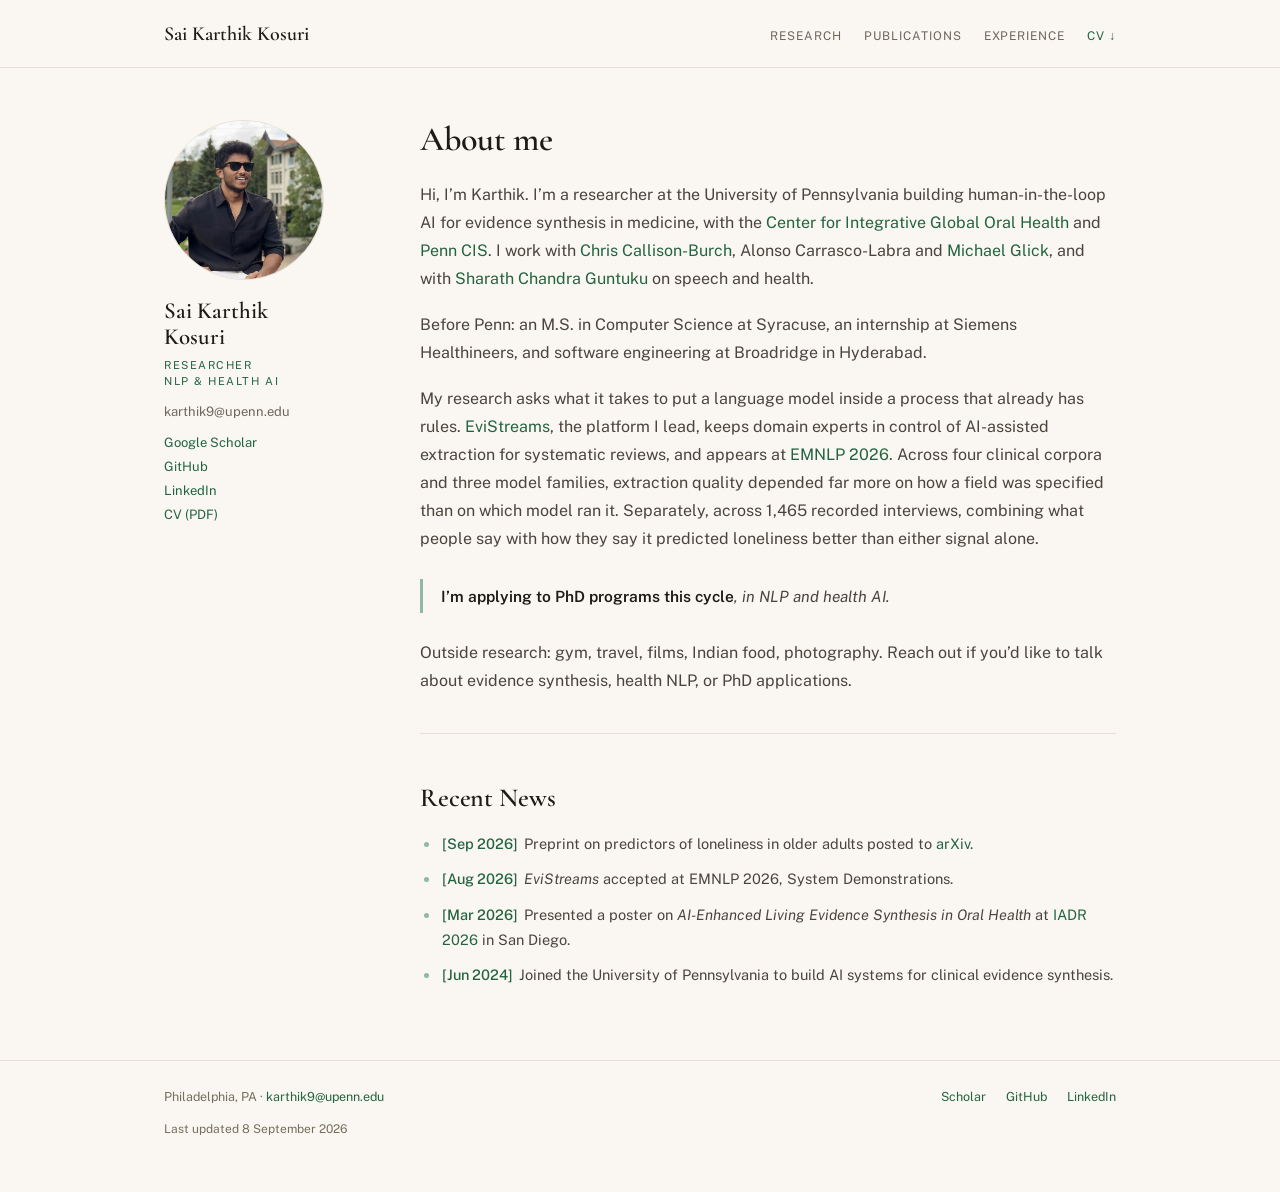
==== index.html @ fa00b863 "Cut About me from 330 to 196 words" ====
<!DOCTYPE html>
<html lang="en">
<head>
<meta charset="utf-8">
<meta name="viewport" content="width=device-width, initial-scale=1">
<title>Sai Karthik Kosuri &mdash; NLP &amp; Health AI</title>
<meta name="description" content="Karthik Kosuri builds human-in-the-loop AI for evidence synthesis in medicine at the University of Pennsylvania, and studies what speech and language reveal about health in older adults. Applying to PhD programs in NLP and health AI.">
<meta name="author" content="Sai Karthik Kosuri">
<link rel="canonical" href="https://karthik-strikes.github.io/">
<meta name="theme-color" content="#faf7f2">

<meta property="og:type" content="profile">
<meta property="og:title" content="Sai Karthik Kosuri &mdash; NLP &amp; Health AI">
<meta property="og:description" content="Karthik Kosuri builds human-in-the-loop AI for evidence synthesis in medicine at the University of Pennsylvania, and studies what speech and language reveal about health in older adults. Applying to PhD programs in NLP and health AI.">
<meta property="og:url" content="https://karthik-strikes.github.io/">
<meta property="og:image" content="https://karthik-strikes.github.io/assets/og-card.jpg">
<meta property="og:image:width" content="1200">
<meta property="og:image:height" content="630">
<meta property="og:image:alt" content="Sai Karthik Kosuri, Researcher in NLP and Health AI, University of Pennsylvania">
<meta name="twitter:card" content="summary_large_image">
<meta name="twitter:title" content="Sai Karthik Kosuri &mdash; NLP &amp; Health AI">
<meta name="twitter:description" content="Karthik Kosuri builds human-in-the-loop AI for evidence synthesis in medicine at the University of Pennsylvania, and studies what speech and language reveal about health in older adults. Applying to PhD programs in NLP and health AI.">
<meta name="twitter:image" content="https://karthik-strikes.github.io/assets/og-card.jpg">

<link rel="icon" href="favicon.svg" type="image/svg+xml">
<link rel="apple-touch-icon" href="assets/headshot.jpg">

<link rel="preconnect" href="https://fonts.googleapis.com">
<link rel="preconnect" href="https://fonts.gstatic.com" crossorigin>
<link href="https://fonts.googleapis.com/css2?family=Cormorant+Garamond:ital,wght@0,500;0,600;1,500&family=Public+Sans:wght@400;500;600&display=swap" rel="stylesheet">
<link rel="stylesheet" href="assets/site.css">
</head>
<body>
<a class="skip" href="#main">Skip to content</a>

<header class="masthead">
  <div class="masthead-inner">
    <a class="nav-name" href="index.html">Sai Karthik Kosuri</a>
    <nav class="nav-links">
      <a href="research.html">Research</a>
      <a href="publications.html">Publications</a>
      <a href="experience.html">Experience</a>
      <a class="cv" href="assets/kosuri-cv.pdf">CV &darr;</a>
    </nav>
  </div>
</header>

<div class="shell">

  <aside class="side">
    <img class="side-photo" src="assets/headshot.jpg" width="160" height="160" alt="Portrait of Sai Karthik Kosuri">
    <div>
      <div class="side-name">Sai Karthik<br>Kosuri</div>
      <div class="side-role">Researcher<br>NLP &amp; Health AI</div>
      <a class="side-mail" href="mailto:karthik9@upenn.edu">karthik9@upenn.edu</a>
      <ul class="side-links">
        <li><a href="https://scholar.google.com/scholar?q=%22Sai+Karthik+Kosuri%22" target="_blank" rel="noopener noreferrer">Google Scholar</a></li>
        <li><a href="https://github.com/karthik-strikes" target="_blank" rel="noopener noreferrer">GitHub</a></li>
        <li><a href="https://www.linkedin.com/in/karthikkosuri9/" target="_blank" rel="noopener noreferrer">LinkedIn</a></li>
        <li><a href="assets/kosuri-cv.pdf">CV (PDF)</a></li>
      </ul>
    </div>
  </aside>

  <main class="main" id="main">
    <h1 class="page-title">About me</h1>

    <p class="lede">Hi, I&rsquo;m Karthik. I&rsquo;m a researcher at the University of Pennsylvania building human-in-the-loop AI for evidence synthesis in medicine, with the <a href="https://www.dental.upenn.edu/academic-programs/center-for-integrative-global-oral-health/" target="_blank" rel="noopener noreferrer">Center for Integrative Global Oral Health</a> and <a href="https://nlp.cis.upenn.edu/" target="_blank" rel="noopener noreferrer">Penn CIS</a>. I work with <a href="https://www.cis.upenn.edu/~ccb/" target="_blank" rel="noopener noreferrer">Chris Callison-Burch</a>, Alonso Carrasco-Labra and <a href="https://www.dental.upenn.edu/people/michael-glick/" target="_blank" rel="noopener noreferrer">Michael Glick</a>, and with <a href="https://sharathg.cis.upenn.edu/" target="_blank" rel="noopener noreferrer">Sharath Chandra Guntuku</a> on speech and health.</p>

    <p class="lede">Before Penn: an M.S. in Computer Science at Syracuse, an internship at Siemens Healthineers, and software engineering at Broadridge in Hyderabad.</p>

    <p class="lede">My research asks what it takes to put a language model inside a process that already has rules. <a href="research.html">EviStreams</a>, the platform I lead, keeps domain experts in control of AI-assisted extraction for systematic reviews, and appears at <a href="publications.html">EMNLP 2026</a>. Across four clinical corpora and three model families, extraction quality depended far more on how a field was specified than on which model ran it. Separately, across 1,465 recorded interviews, combining what people say with how they say it predicted loneliness better than either signal alone.</p>

    <p class="callout"><strong>I&rsquo;m applying to PhD programs this cycle</strong>, in NLP and health AI.</p>

    <p class="lede">Outside research: gym, travel, films, Indian food, photography. Reach out if you&rsquo;d like to talk about evidence synthesis, health NLP, or PhD applications.</p>

    <hr class="rule">

    <h2 class="sec">Recent News</h2>
    <ul class="news">
      <li><span class="when">[Sep 2026]</span> Preprint on predictors of loneliness in older adults posted to <a href="https://arxiv.org/abs/2609.02606" target="_blank" rel="noopener noreferrer">arXiv</a>.</li>
      <li><span class="when">[Aug 2026]</span> <em>EviStreams</em> accepted at EMNLP 2026, System Demonstrations.</li>
      <li><span class="when">[Mar 2026]</span> Presented a poster on <em>AI-Enhanced Living Evidence Synthesis in Oral Health</em> at <a href="publications.html#talks">IADR 2026</a> in San Diego.</li>
      <li><span class="when">[Jun 2024]</span> Joined the University of Pennsylvania to build AI systems for clinical evidence synthesis.</li>
    </ul>
  </main>

</div>

<div class="foot-wrap">
  <footer class="foot">
    <div>Philadelphia, PA &middot; <a href="mailto:karthik9@upenn.edu">karthik9@upenn.edu</a></div>
    <div class="foot-links">
      <a href="https://scholar.google.com/scholar?q=%22Sai+Karthik+Kosuri%22" target="_blank" rel="noopener noreferrer">Scholar</a>
      <a href="https://github.com/karthik-strikes" target="_blank" rel="noopener noreferrer">GitHub</a>
      <a href="https://www.linkedin.com/in/karthikkosuri9/" target="_blank" rel="noopener noreferrer">LinkedIn</a>
    </div>
    <div class="stamp">Last updated <time datetime="2026-09-08">8 September 2026</time></div>
  </footer>
</div>

<script type="application/ld+json">
{
  "@context": "https://schema.org",
  "@type": "Person",
  "name": "Sai Karthik Kosuri",
  "alternateName": "Karthik Kosuri",
  "url": "https://karthik-strikes.github.io/",
  "image": "https://karthik-strikes.github.io/assets/headshot.jpg",
  "email": "mailto:karthik9@upenn.edu",
  "jobTitle": "Researcher",
  "worksFor": { "@type": "Organization", "name": "University of Pennsylvania" },
  "alumniOf": [
    { "@type": "CollegeOrUniversity", "name": "Syracuse University" },
    { "@type": "CollegeOrUniversity", "name": "Vellore Institute of Technology" }
  ],
  "knowsAbout": ["Natural Language Processing", "Health AI", "Evidence Synthesis", "Systematic Reviews", "Speech and Language Analysis"],
  "sameAs": [
    "https://github.com/karthik-strikes",
    "https://www.linkedin.com/in/karthikkosuri9/"
  ]
}
</script>

</body>
</html>
---- assets/site.css ----
:root{
  --bg:#faf7f2; --ink:#1d1b17; --body:#4a453c; --muted:#6d675c; --dim:#756d5d;
  --rule:#e7e1d5; --rule-soft:#efe9dd; --panel:#f2eee4;
  --accent:#2f6b4a; --accent-soft:#8fc3a6; --accent-wash:#c9e6d5;
  --serif:'Cormorant Garamond',Georgia,serif;
  --sans:'Public Sans',-apple-system,BlinkMacSystemFont,'Segoe UI',sans-serif;
  --shell:1000px;
}
@supports (color: oklch(0.45 0.09 155)){
  :root{ --accent:oklch(0.45 0.09 155); --accent-soft:oklch(0.75 0.06 155); --accent-wash:oklch(0.9 0.04 155); }
}
*{box-sizing:border-box}
html{scroll-behavior:smooth}
body{margin:0;background:var(--bg);color:var(--ink);font-family:var(--sans);-webkit-font-smoothing:antialiased}
a{color:var(--accent);text-decoration:none}
a:hover{color:var(--ink)}
a:focus-visible,button:focus-visible{outline:2px solid var(--accent);outline-offset:3px;border-radius:2px}
::selection{background:var(--accent-wash)}
img{max-width:100%}

.skip{position:absolute;left:-9999px;top:0;background:var(--bg);color:var(--accent);
      border:1px solid var(--accent);border-radius:3px;padding:10px 16px;font-size:14px;z-index:100}
.skip:focus{left:16px;top:16px}

/* masthead */
.masthead{position:sticky;top:0;z-index:10;background:var(--bg);border-bottom:1px solid var(--rule)}
.masthead-inner{max-width:var(--shell);margin:0 auto;padding:22px 24px 18px;
                display:flex;justify-content:space-between;align-items:baseline;gap:16px}
.nav-name{font-family:var(--serif);font-size:20px;font-weight:600;color:var(--ink);white-space:nowrap}
.nav-links{display:flex;gap:22px;font-size:12px;letter-spacing:.08em;text-transform:uppercase;
           flex-wrap:wrap;justify-content:flex-end}
.nav-links a{color:var(--muted);padding-bottom:4px;border-bottom:2px solid transparent;
             transition:color .15s ease,border-color .15s ease}
.nav-links a:hover{color:var(--ink)}
.nav-links a.cv{color:var(--accent)}
.nav-links a.active{color:var(--ink);border-bottom-color:var(--accent)}

/* two-column shell */
.shell{max-width:var(--shell);margin:0 auto;padding:52px 24px 8px;
       display:grid;grid-template-columns:200px 1fr;gap:56px;align-items:start}

/* sidebar */
.side{position:sticky;top:96px}
.side-photo{width:160px;height:160px;border-radius:50%;object-fit:cover;
            border:1px solid var(--rule);display:block}
.side-name{font-family:var(--serif);font-size:23px;font-weight:600;line-height:1.15;margin:18px 0 6px}
.side-role{font-size:11px;letter-spacing:.14em;text-transform:uppercase;color:var(--accent);
           line-height:1.5;margin-bottom:14px}
.side-mail{display:block;font-size:13px;color:var(--muted);word-break:break-all;margin-bottom:16px}
.side-mail:hover{color:var(--accent)}
.side-links{list-style:none;margin:0;padding:0;display:grid;gap:9px;font-size:13px}
.side-links a{color:var(--accent)}
.side-links a:hover{color:var(--ink)}

/* main column */
.main{min-width:0;max-width:720px}
.page-title{font-family:var(--serif);font-weight:600;font-size:34px;line-height:1.15;
            margin:0 0 22px;letter-spacing:-.005em}
.sec{font-family:var(--serif);font-weight:600;font-size:26px;line-height:1.2;
     margin:48px 0 18px;letter-spacing:-.005em}
.sec:first-child{margin-top:0}
.lede{font-size:16px;line-height:1.75;color:var(--body);margin:0 0 18px;text-wrap:pretty}
.label{color:var(--dim);font-size:12px;letter-spacing:.14em;text-transform:uppercase;
       display:block;margin-bottom:8px}
.meta{font-size:14px;line-height:1.7;color:var(--muted);margin:0 0 18px;text-wrap:pretty}
.rule{border:0;border-top:1px solid var(--rule);margin:38px 0}
.callout{border-left:3px solid var(--accent-soft);padding:4px 0 4px 18px;margin:26px 0;
         font-size:15.5px;line-height:1.7;color:var(--body);font-style:italic}
.callout strong{font-style:normal;font-weight:600;color:var(--ink)}

/* news + talks lists */
.news{list-style:disc;margin:0;padding-left:20px;display:grid;gap:11px}
.news li{font-size:14.5px;line-height:1.7;color:var(--body);padding-left:2px}
.news li::marker{color:var(--accent-soft)}
.news .when{color:var(--accent);font-weight:500;margin-right:2px}
.tag{display:inline-block;font-size:10px;letter-spacing:.14em;text-transform:uppercase;font-weight:600;
     color:var(--accent);border:1px solid var(--accent-soft);border-radius:3px;padding:2px 6px;
     vertical-align:1px;margin-right:8px}

/* selected research */
.research{display:grid;gap:38px}
.research h3{font-family:var(--serif);font-weight:600;font-size:22px;line-height:1.25;
             margin:0 0 12px;letter-spacing:-.005em}
.research p{font-size:14.5px;line-height:1.75;color:var(--body);margin:0 0 14px;text-wrap:pretty}
.research .links{font-size:12.5px}

/* publications */
.pubs{display:grid;gap:38px}
.pubs h3{font-family:var(--serif);font-weight:600;font-size:22px;line-height:1.25;margin:0 0 10px}
.pubs h3 a{color:var(--ink);background-image:linear-gradient(var(--accent-soft),var(--accent-soft));
           background-repeat:no-repeat;background-position:0 100%;background-size:0 1.5px;
           transition:background-size .25s ease,color .2s ease}
.pubs h3 a:hover{color:var(--accent);background-size:100% 1.5px}
.authors{font-size:13px;color:var(--dim);margin:0 0 8px;line-height:1.6}
.authors .me{color:var(--ink);font-weight:500}
.credit{font-size:12.5px;color:var(--muted);margin:0 0 12px;line-height:1.6}
.credit b{color:var(--body);font-weight:500}
.venue{font-size:13px;color:#5a5449;margin:0 0 12px;font-style:italic}
.links{display:flex;gap:20px;font-size:12.5px;flex-wrap:wrap;align-items:center}
.linkish{background:none;border:0;padding:0;margin:0;font:inherit;color:var(--accent);cursor:pointer}
.linkish:hover{color:var(--ink)}
pre.bib{background:var(--panel);border:1px solid var(--rule);border-radius:4px;padding:16px 18px;
        font-size:12px;line-height:1.6;overflow-x:auto;margin:14px 0 0;
        font-family:ui-monospace,SFMono-Regular,Menlo,monospace;color:var(--body);white-space:pre-wrap}
pre.bib[hidden]{display:none}
.earlier{border-top:1px solid var(--rule-soft);padding-top:22px;font-size:12.5px;
         line-height:1.7;color:var(--dim)}

/* experience + education */
.entries{display:grid;gap:38px}
.entry{display:grid;grid-template-columns:150px 1fr;gap:22px}
.entry .when{font-size:12.5px;color:var(--dim);line-height:1.6}
.entry h3{font-family:var(--serif);font-weight:600;font-size:21px;margin:0 0 4px}
.role{font-size:13px;letter-spacing:.1em;text-transform:uppercase;color:var(--accent);margin-bottom:14px}
.entry ul{margin:0;padding-left:18px;display:grid;gap:9px;font-size:14px;line-height:1.65;color:var(--body)}
.edu{display:grid;gap:22px}
.edu .school{font-family:var(--serif);font-weight:600;font-size:18px}
.edu .detail{font-size:13px;color:#5a5449}

/* footer */
.foot-wrap{border-top:1px solid var(--rule);margin-top:64px}
.foot{max-width:var(--shell);margin:0 auto;padding:28px 24px 56px;
      display:flex;justify-content:space-between;align-items:baseline;
      font-size:12.5px;color:var(--dim);flex-wrap:wrap;gap:12px}
.foot-links{display:flex;gap:20px}
.stamp{flex-basis:100%;font-size:12px;color:var(--dim);padding-top:6px}

/* the sidebar sits above the content once there is no room beside it */
@media (max-width:860px){
  .shell{grid-template-columns:1fr;gap:32px;padding-top:34px}
  .side{position:static;display:grid;grid-template-columns:112px 1fr;gap:22px;align-items:start;
        border-bottom:1px solid var(--rule-soft);padding-bottom:26px}
  .side-photo{width:112px;height:112px}
  .side-name{margin:0 0 4px}
  .side-role{margin-bottom:10px}
  .side-mail{margin-bottom:10px}
  /* flex-wrap, not grid columns: a fixed column count overflows around 470px */
  .side-links{display:flex;flex-wrap:wrap;gap:8px 18px}
  .main{max-width:none}
}

@media (max-width:640px){
  .masthead-inner{flex-direction:column;align-items:flex-start;gap:12px;padding:18px 20px 14px}
  .nav-links{justify-content:flex-start;gap:16px;row-gap:8px}
  .shell{padding-left:20px;padding-right:20px}
  .foot{padding-left:20px;padding-right:20px}
  .page-title{font-size:29px}
  .sec{font-size:23px;margin-top:38px}
  .entry{grid-template-columns:1fr;gap:8px}
}

/* keep photo and name side by side even on small phones, so the content
   is not pushed a full screen down by the sidebar */
@media (max-width:460px){
  .side{grid-template-columns:92px 1fr;gap:16px}
  .side-photo{width:92px;height:92px}
  .side-name{font-size:21px}
  .page-title{font-size:26px}
}

@media print{
  .masthead,.skip,.side-links{display:none}
  body{background:#fff}
  a{color:#000}
  .shell{display:block;max-width:none;padding:0}
}
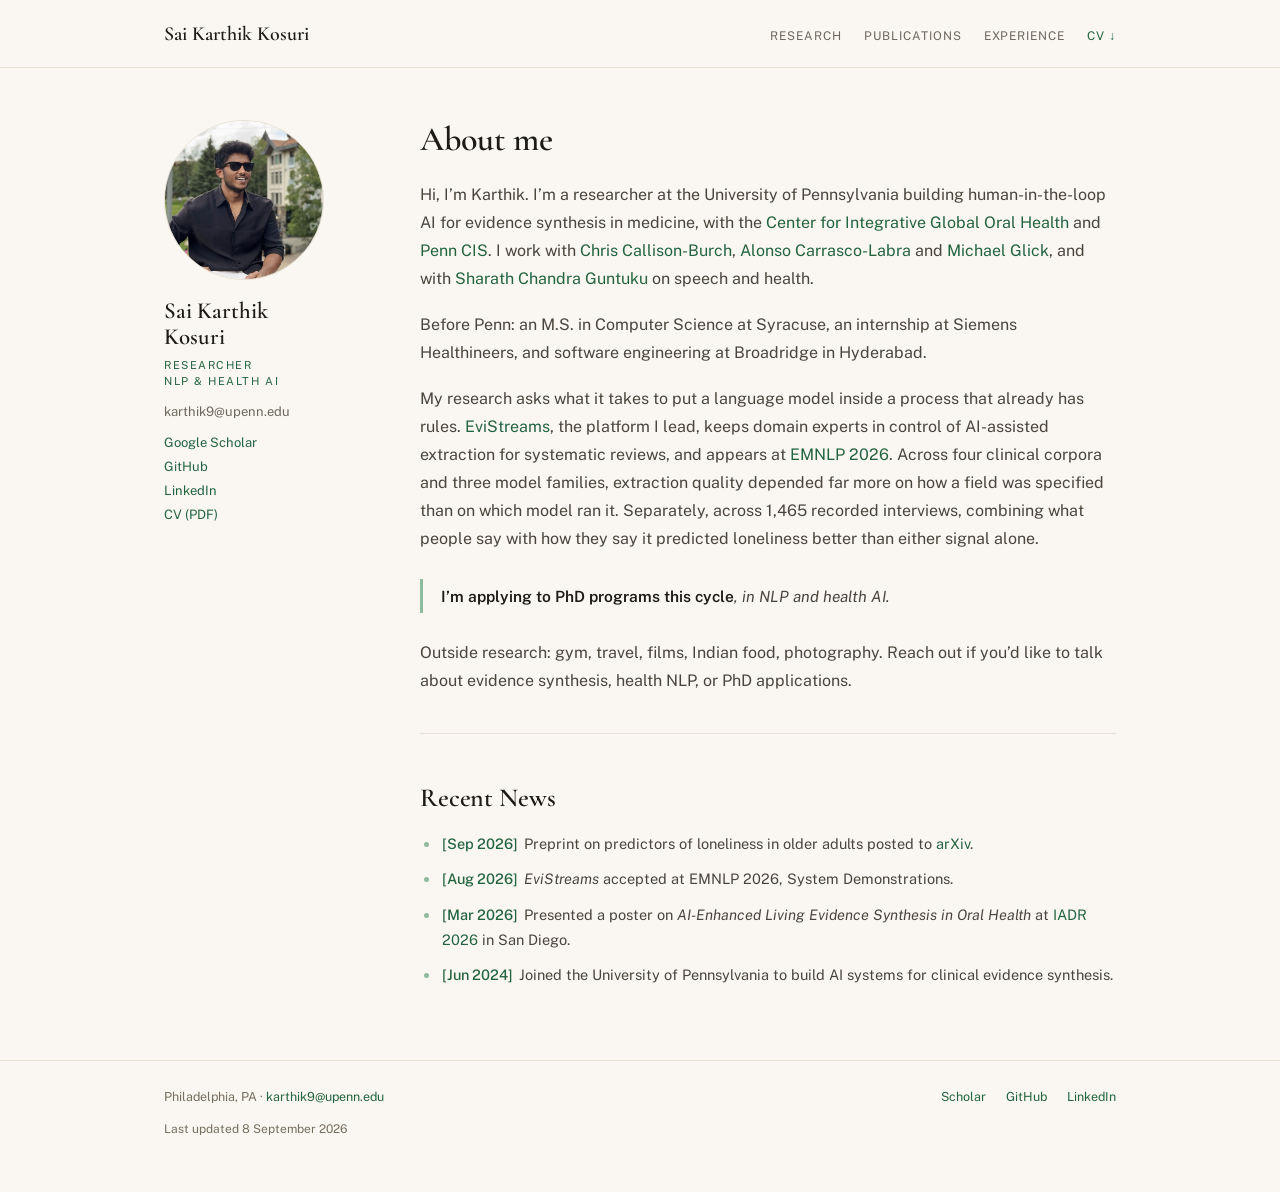
==== commit 1942ed96: "Link Alonso Carrasco-Labra's Penn Dental profile" ====
--- a/index.html
+++ b/index.html
@@ -65,7 +65,7 @@
   <main class="main" id="main">
     <h1 class="page-title">About me</h1>
 
-    <p class="lede">Hi, I&rsquo;m Karthik. I&rsquo;m a researcher at the University of Pennsylvania building human-in-the-loop AI for evidence synthesis in medicine, with the <a href="https://www.dental.upenn.edu/academic-programs/center-for-integrative-global-oral-health/" target="_blank" rel="noopener noreferrer">Center for Integrative Global Oral Health</a> and <a href="https://nlp.cis.upenn.edu/" target="_blank" rel="noopener noreferrer">Penn CIS</a>. I work with <a href="https://www.cis.upenn.edu/~ccb/" target="_blank" rel="noopener noreferrer">Chris Callison-Burch</a>, Alonso Carrasco-Labra and <a href="https://www.dental.upenn.edu/people/michael-glick/" target="_blank" rel="noopener noreferrer">Michael Glick</a>, and with <a href="https://sharathg.cis.upenn.edu/" target="_blank" rel="noopener noreferrer">Sharath Chandra Guntuku</a> on speech and health.</p>
+    <p class="lede">Hi, I&rsquo;m Karthik. I&rsquo;m a researcher at the University of Pennsylvania building human-in-the-loop AI for evidence synthesis in medicine, with the <a href="https://www.dental.upenn.edu/academic-programs/center-for-integrative-global-oral-health/" target="_blank" rel="noopener noreferrer">Center for Integrative Global Oral Health</a> and <a href="https://nlp.cis.upenn.edu/" target="_blank" rel="noopener noreferrer">Penn CIS</a>. I work with <a href="https://www.cis.upenn.edu/~ccb/" target="_blank" rel="noopener noreferrer">Chris Callison-Burch</a>, <a href="https://www.dental.upenn.edu/faculty/raul-alonso-carrasco-labra-d-d-s-m-sc-ph-d-2/" target="_blank" rel="noopener noreferrer">Alonso Carrasco-Labra</a> and <a href="https://www.dental.upenn.edu/people/michael-glick/" target="_blank" rel="noopener noreferrer">Michael Glick</a>, and with <a href="https://sharathg.cis.upenn.edu/" target="_blank" rel="noopener noreferrer">Sharath Chandra Guntuku</a> on speech and health.</p>
 
     <p class="lede">Before Penn: an M.S. in Computer Science at Syracuse, an internship at Siemens Healthineers, and software engineering at Broadridge in Hyderabad.</p>
 
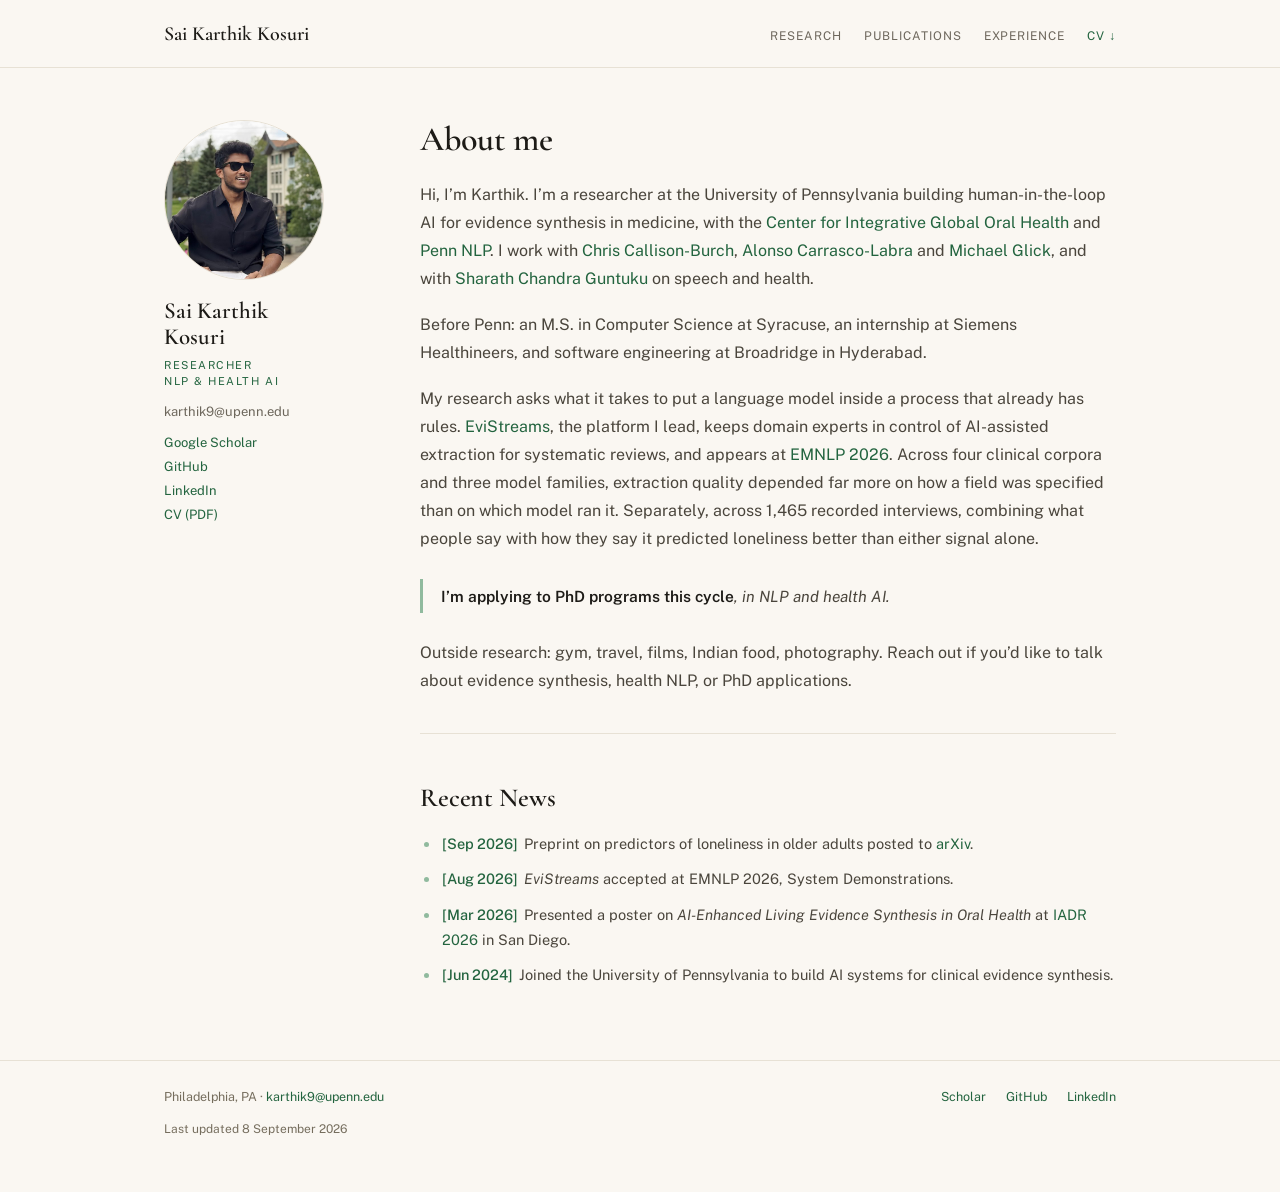
==== commit 897706bb: "Label nlp.cis.upenn.edu as Penn NLP, not Penn CIS" ====
--- a/index.html
+++ b/index.html
@@ -65,7 +65,7 @@
   <main class="main" id="main">
     <h1 class="page-title">About me</h1>
 
-    <p class="lede">Hi, I&rsquo;m Karthik. I&rsquo;m a researcher at the University of Pennsylvania building human-in-the-loop AI for evidence synthesis in medicine, with the <a href="https://www.dental.upenn.edu/academic-programs/center-for-integrative-global-oral-health/" target="_blank" rel="noopener noreferrer">Center for Integrative Global Oral Health</a> and <a href="https://nlp.cis.upenn.edu/" target="_blank" rel="noopener noreferrer">Penn CIS</a>. I work with <a href="https://www.cis.upenn.edu/~ccb/" target="_blank" rel="noopener noreferrer">Chris Callison-Burch</a>, <a href="https://www.dental.upenn.edu/faculty/raul-alonso-carrasco-labra-d-d-s-m-sc-ph-d-2/" target="_blank" rel="noopener noreferrer">Alonso Carrasco-Labra</a> and <a href="https://www.dental.upenn.edu/people/michael-glick/" target="_blank" rel="noopener noreferrer">Michael Glick</a>, and with <a href="https://sharathg.cis.upenn.edu/" target="_blank" rel="noopener noreferrer">Sharath Chandra Guntuku</a> on speech and health.</p>
+    <p class="lede">Hi, I&rsquo;m Karthik. I&rsquo;m a researcher at the University of Pennsylvania building human-in-the-loop AI for evidence synthesis in medicine, with the <a href="https://www.dental.upenn.edu/academic-programs/center-for-integrative-global-oral-health/" target="_blank" rel="noopener noreferrer">Center for Integrative Global Oral Health</a> and <a href="https://nlp.cis.upenn.edu/" target="_blank" rel="noopener noreferrer">Penn NLP</a>. I work with <a href="https://www.cis.upenn.edu/~ccb/" target="_blank" rel="noopener noreferrer">Chris Callison-Burch</a>, <a href="https://www.dental.upenn.edu/faculty/raul-alonso-carrasco-labra-d-d-s-m-sc-ph-d-2/" target="_blank" rel="noopener noreferrer">Alonso Carrasco-Labra</a> and <a href="https://www.dental.upenn.edu/people/michael-glick/" target="_blank" rel="noopener noreferrer">Michael Glick</a>, and with <a href="https://sharathg.cis.upenn.edu/" target="_blank" rel="noopener noreferrer">Sharath Chandra Guntuku</a> on speech and health.</p>
 
     <p class="lede">Before Penn: an M.S. in Computer Science at Syracuse, an internship at Siemens Healthineers, and software engineering at Broadridge in Hyderabad.</p>
 
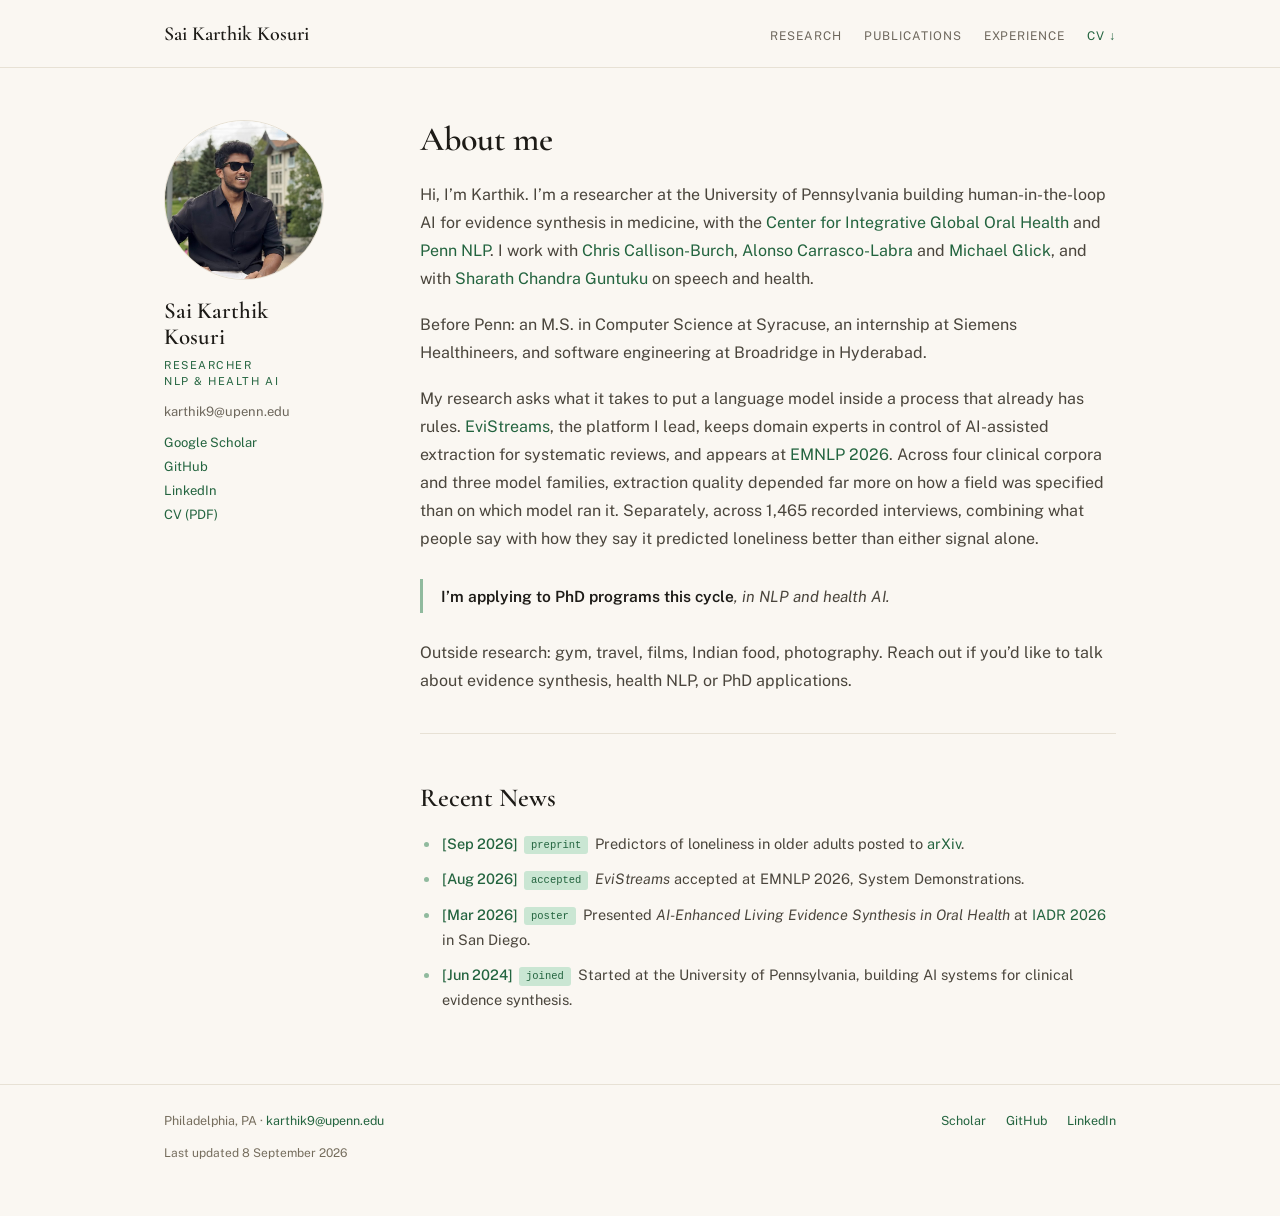
==== commit ba3ed575: "Add artifact chips to publications and type tags to news Both patterns taken from cylumn.com. Public" ====
--- a/index.html
+++ b/index.html
@@ -79,10 +79,10 @@
 
     <h2 class="sec">Recent News</h2>
     <ul class="news">
-      <li><span class="when">[Sep 2026]</span> Preprint on predictors of loneliness in older adults posted to <a href="https://arxiv.org/abs/2609.02606" target="_blank" rel="noopener noreferrer">arXiv</a>.</li>
-      <li><span class="when">[Aug 2026]</span> <em>EviStreams</em> accepted at EMNLP 2026, System Demonstrations.</li>
-      <li><span class="when">[Mar 2026]</span> Presented a poster on <em>AI-Enhanced Living Evidence Synthesis in Oral Health</em> at <a href="publications.html#talks">IADR 2026</a> in San Diego.</li>
-      <li><span class="when">[Jun 2024]</span> Joined the University of Pennsylvania to build AI systems for clinical evidence synthesis.</li>
+      <li><span class="when">[Sep 2026]</span> <span class="ntag">preprint</span>Predictors of loneliness in older adults posted to <a href="https://arxiv.org/abs/2609.02606" target="_blank" rel="noopener noreferrer">arXiv</a>.</li>
+      <li><span class="when">[Aug 2026]</span> <span class="ntag">accepted</span><em>EviStreams</em> accepted at EMNLP 2026, System Demonstrations.</li>
+      <li><span class="when">[Mar 2026]</span> <span class="ntag">poster</span>Presented <em>AI-Enhanced Living Evidence Synthesis in Oral Health</em> at <a href="publications.html#talks">IADR 2026</a> in San Diego.</li>
+      <li><span class="when">[Jun 2024]</span> <span class="ntag">joined</span>Started at the University of Pennsylvania, building AI systems for clinical evidence synthesis.</li>
     </ul>
   </main>
 
--- a/assets/site.css
+++ b/assets/site.css
@@ -99,6 +99,25 @@
 .links{display:flex;gap:20px;font-size:12.5px;flex-wrap:wrap;align-items:center}
 .linkish{background:none;border:0;padding:0;margin:0;font:inherit;color:var(--accent);cursor:pointer}
 .linkish:hover{color:var(--ink)}
+
+/* artifact chips — one row of everything a paper ships with */
+.chips{display:flex;flex-wrap:wrap;gap:8px;align-items:center;margin-top:12px}
+.chip{display:inline-flex;align-items:center;cursor:pointer;
+      font-family:ui-monospace,SFMono-Regular,Menlo,monospace;font-size:11.5px;line-height:1;
+      background:var(--panel);border:1px solid var(--rule);border-radius:3px;padding:6px 9px;
+      color:var(--body);transition:background .15s ease,border-color .15s ease,color .15s ease}
+.chip:hover{background:var(--accent-wash);border-color:var(--accent-soft);color:var(--ink)}
+/* two-tone id chip: label on the left, the actual identifier on the right */
+.chip-id{padding:0;border:0;overflow:hidden}
+.chip-id span{padding:7px 9px}
+.chip-id .k{background:var(--ink);color:var(--bg)}
+.chip-id .v{background:var(--accent);color:#fff}
+.chip-id:hover .v{background:var(--ink)}
+
+/* news type tags */
+.ntag{display:inline-block;font-family:ui-monospace,SFMono-Regular,Menlo,monospace;
+      font-size:10.5px;line-height:1;background:var(--accent-wash);color:var(--accent);
+      border-radius:3px;padding:4px 7px;margin-right:7px;vertical-align:1px}
 pre.bib{background:var(--panel);border:1px solid var(--rule);border-radius:4px;padding:16px 18px;
         font-size:12px;line-height:1.6;overflow-x:auto;margin:14px 0 0;
         font-family:ui-monospace,SFMono-Regular,Menlo,monospace;color:var(--body);white-space:pre-wrap}
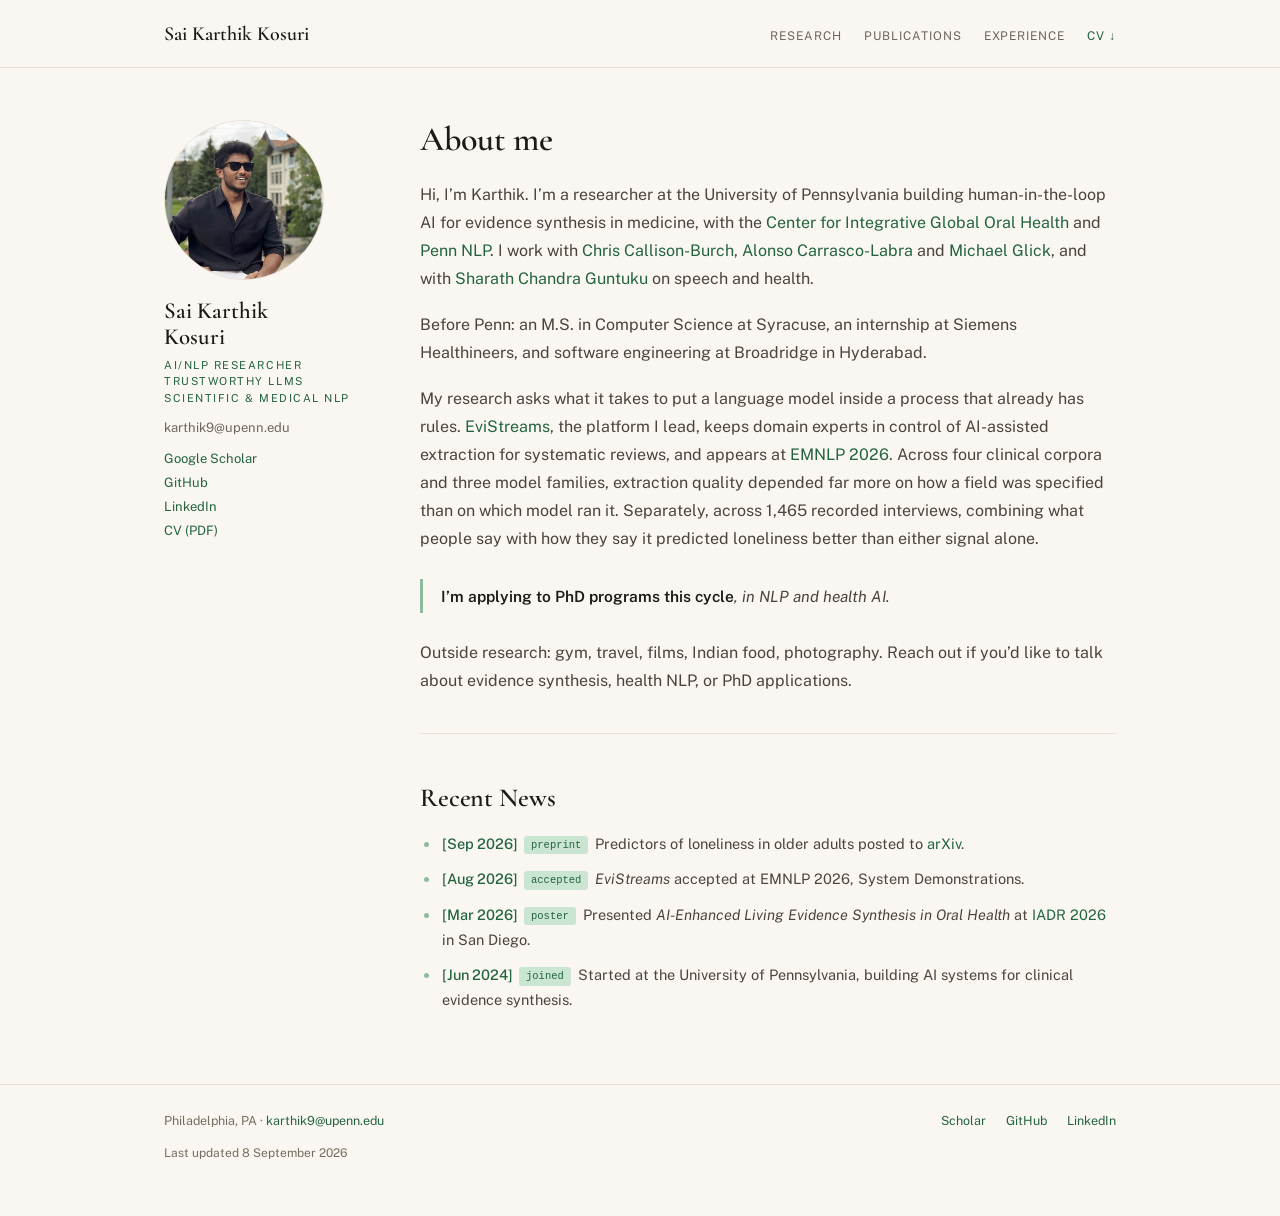
==== commit 1c7adb55: "New headline: AI/NLP Researcher, Trustworthy LLMs, Scientific & Medical NLP Stacked in the sidebar r" ====
--- a/index.html
+++ b/index.html
@@ -3,14 +3,14 @@
 <head>
 <meta charset="utf-8">
 <meta name="viewport" content="width=device-width, initial-scale=1">
-<title>Sai Karthik Kosuri &mdash; NLP &amp; Health AI</title>
+<title>Sai Karthik Kosuri &mdash; AI/NLP Researcher</title>
 <meta name="description" content="Karthik Kosuri builds human-in-the-loop AI for evidence synthesis in medicine at the University of Pennsylvania, and studies what speech and language reveal about health in older adults. Applying to PhD programs in NLP and health AI.">
 <meta name="author" content="Sai Karthik Kosuri">
 <link rel="canonical" href="https://karthik-strikes.github.io/">
 <meta name="theme-color" content="#faf7f2">
 
 <meta property="og:type" content="profile">
-<meta property="og:title" content="Sai Karthik Kosuri &mdash; NLP &amp; Health AI">
+<meta property="og:title" content="Sai Karthik Kosuri &mdash; AI/NLP Researcher, Trustworthy LLMs">
 <meta property="og:description" content="Karthik Kosuri builds human-in-the-loop AI for evidence synthesis in medicine at the University of Pennsylvania, and studies what speech and language reveal about health in older adults. Applying to PhD programs in NLP and health AI.">
 <meta property="og:url" content="https://karthik-strikes.github.io/">
 <meta property="og:image" content="https://karthik-strikes.github.io/assets/og-card.jpg">
@@ -18,12 +18,14 @@
 <meta property="og:image:height" content="630">
 <meta property="og:image:alt" content="Sai Karthik Kosuri, Researcher in NLP and Health AI, University of Pennsylvania">
 <meta name="twitter:card" content="summary_large_image">
-<meta name="twitter:title" content="Sai Karthik Kosuri &mdash; NLP &amp; Health AI">
+<meta name="twitter:title" content="Sai Karthik Kosuri &mdash; AI/NLP Researcher, Trustworthy LLMs">
 <meta name="twitter:description" content="Karthik Kosuri builds human-in-the-loop AI for evidence synthesis in medicine at the University of Pennsylvania, and studies what speech and language reveal about health in older adults. Applying to PhD programs in NLP and health AI.">
 <meta name="twitter:image" content="https://karthik-strikes.github.io/assets/og-card.jpg">
 
 <link rel="icon" href="favicon.svg" type="image/svg+xml">
-<link rel="apple-touch-icon" href="assets/headshot.jpg">
+<link rel="icon" href="favicon-32.png" sizes="32x32" type="image/png">
+<link rel="icon" href="favicon-16.png" sizes="16x16" type="image/png">
+<link rel="apple-touch-icon" href="apple-touch-icon.png">
 
 <link rel="preconnect" href="https://fonts.googleapis.com">
 <link rel="preconnect" href="https://fonts.gstatic.com" crossorigin>
@@ -51,10 +53,10 @@
     <img class="side-photo" src="assets/headshot.jpg" width="160" height="160" alt="Portrait of Sai Karthik Kosuri">
     <div>
       <div class="side-name">Sai Karthik<br>Kosuri</div>
-      <div class="side-role">Researcher<br>NLP &amp; Health AI</div>
+      <div class="side-role">AI/NLP Researcher<br>Trustworthy LLMs<br>Scientific &amp; Medical NLP</div>
       <a class="side-mail" href="mailto:karthik9@upenn.edu">karthik9@upenn.edu</a>
       <ul class="side-links">
-        <li><a href="https://scholar.google.com/scholar?q=%22Sai+Karthik+Kosuri%22" target="_blank" rel="noopener noreferrer">Google Scholar</a></li>
+        <li><a href="https://scholar.google.com/citations?user=XbW94m8AAAAJ" target="_blank" rel="noopener noreferrer">Google Scholar</a></li>
         <li><a href="https://github.com/karthik-strikes" target="_blank" rel="noopener noreferrer">GitHub</a></li>
         <li><a href="https://www.linkedin.com/in/karthikkosuri9/" target="_blank" rel="noopener noreferrer">LinkedIn</a></li>
         <li><a href="assets/kosuri-cv.pdf">CV (PDF)</a></li>
@@ -92,7 +94,7 @@
   <footer class="foot">
     <div>Philadelphia, PA &middot; <a href="mailto:karthik9@upenn.edu">karthik9@upenn.edu</a></div>
     <div class="foot-links">
-      <a href="https://scholar.google.com/scholar?q=%22Sai+Karthik+Kosuri%22" target="_blank" rel="noopener noreferrer">Scholar</a>
+      <a href="https://scholar.google.com/citations?user=XbW94m8AAAAJ" target="_blank" rel="noopener noreferrer">Scholar</a>
       <a href="https://github.com/karthik-strikes" target="_blank" rel="noopener noreferrer">GitHub</a>
       <a href="https://www.linkedin.com/in/karthikkosuri9/" target="_blank" rel="noopener noreferrer">LinkedIn</a>
     </div>
@@ -109,14 +111,15 @@
   "url": "https://karthik-strikes.github.io/",
   "image": "https://karthik-strikes.github.io/assets/headshot.jpg",
   "email": "mailto:karthik9@upenn.edu",
-  "jobTitle": "Researcher",
+  "jobTitle": "AI/NLP Researcher",
   "worksFor": { "@type": "Organization", "name": "University of Pennsylvania" },
   "alumniOf": [
     { "@type": "CollegeOrUniversity", "name": "Syracuse University" },
     { "@type": "CollegeOrUniversity", "name": "Vellore Institute of Technology" }
   ],
-  "knowsAbout": ["Natural Language Processing", "Health AI", "Evidence Synthesis", "Systematic Reviews", "Speech and Language Analysis"],
+  "knowsAbout": ["Natural Language Processing", "Trustworthy Large Language Models", "Scientific and Medical NLP", "Evidence Synthesis", "Systematic Reviews", "Speech and Language Analysis"],
   "sameAs": [
+    "https://scholar.google.com/citations?user=XbW94m8AAAAJ",
     "https://github.com/karthik-strikes",
     "https://www.linkedin.com/in/karthikkosuri9/"
   ]
--- a/assets/site.css
+++ b/assets/site.css
@@ -100,19 +100,20 @@
 .linkish{background:none;border:0;padding:0;margin:0;font:inherit;color:var(--accent);cursor:pointer}
 .linkish:hover{color:var(--ink)}
 
-/* artifact chips — one row of everything a paper ships with */
-.chips{display:flex;flex-wrap:wrap;gap:8px;align-items:center;margin-top:12px}
-.chip{display:inline-flex;align-items:center;cursor:pointer;
-      font-family:ui-monospace,SFMono-Regular,Menlo,monospace;font-size:11.5px;line-height:1;
-      background:var(--panel);border:1px solid var(--rule);border-radius:3px;padding:6px 9px;
-      color:var(--body);transition:background .15s ease,border-color .15s ease,color .15s ease}
-.chip:hover{background:var(--accent-wash);border-color:var(--accent-soft);color:var(--ink)}
-/* two-tone id chip: label on the left, the actual identifier on the right */
-.chip-id{padding:0;border:0;overflow:hidden}
-.chip-id span{padding:7px 9px}
-.chip-id .k{background:var(--ink);color:var(--bg)}
-.chip-id .v{background:var(--accent);color:#fff}
-.chip-id:hover .v{background:var(--ink)}
+/* artifact links: uppercase, underlined, middot separated */
+.dotlinks{margin-top:14px;font-size:12.5px;letter-spacing:.07em;text-transform:uppercase;line-height:2.1}
+.dotlinks a,.dotlinks button{color:var(--accent);border:0;background:none;padding:0;margin:0;
+      font:inherit;letter-spacing:inherit;text-transform:inherit;cursor:pointer;white-space:nowrap;
+      transition:color .15s ease}
+/* rule under the word only, never under the icon or the separator */
+.dotlinks a > span,.dotlinks button > span{border-bottom:1px solid var(--accent-soft);
+      padding-bottom:2px;transition:border-color .15s ease}
+.dotlinks a:hover,.dotlinks button:hover{color:var(--ink)}
+.dotlinks a:hover > span,.dotlinks button:hover > span{border-bottom-color:var(--ink)}
+/* separator belongs to the following item, so it never dangles at a line end */
+.dotlinks a + a::before,.dotlinks a + button::before,.dotlinks button + a::before{
+      content:"\00B7";color:var(--dim);margin:0 10px;border:0;display:inline-block}
+.dotlinks .gh{width:12px;height:12px;margin-right:5px;vertical-align:-1px}
 
 /* news type tags */
 .ntag{display:inline-block;font-family:ui-monospace,SFMono-Regular,Menlo,monospace;
@@ -122,8 +123,8 @@
         font-size:12px;line-height:1.6;overflow-x:auto;margin:14px 0 0;
         font-family:ui-monospace,SFMono-Regular,Menlo,monospace;color:var(--body);white-space:pre-wrap}
 pre.bib[hidden]{display:none}
-.earlier{border-top:1px solid var(--rule-soft);padding-top:22px;font-size:12.5px;
-         line-height:1.7;color:var(--dim)}
+.earlier{border-top:1px solid var(--rule-soft);padding-top:24px}
+.earlier h3{font-size:19px}          /* title-first like the others, just a shade quieter */
 
 /* experience + education */
 .entries{display:grid;gap:38px}
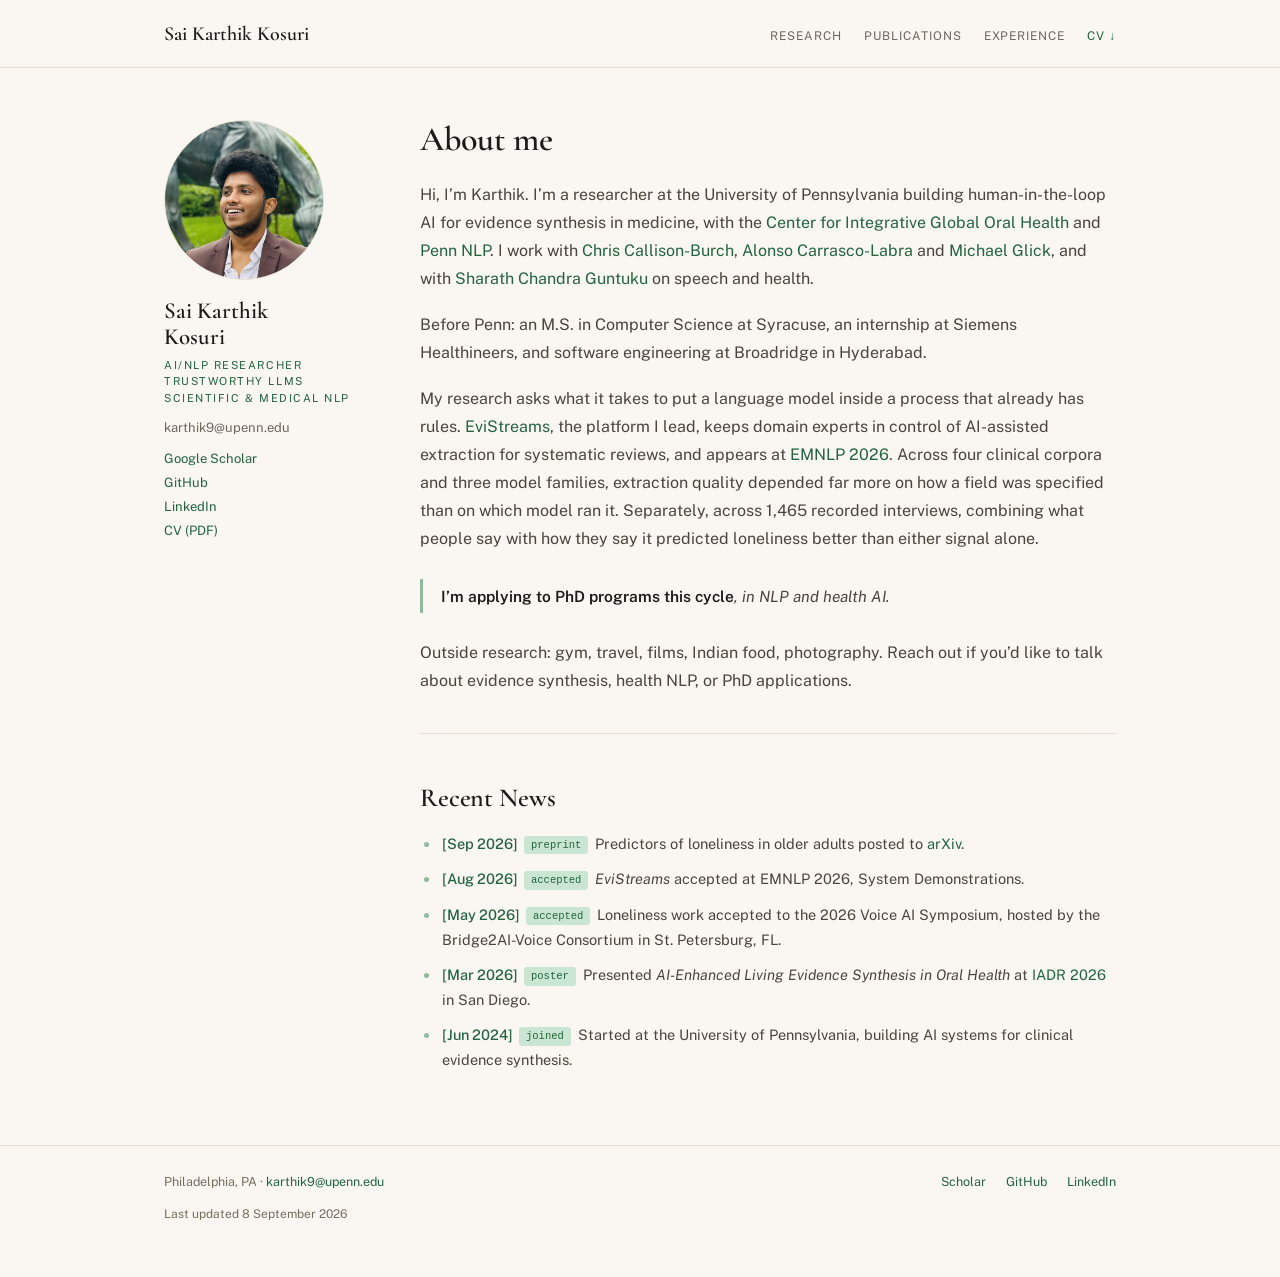
==== commit 72f82a7b: "Note the Voice AI Symposium acceptance on the loneliness paper Adds it to the paper's venue line and" ====
--- a/index.html
+++ b/index.html
@@ -83,6 +83,7 @@
     <ul class="news">
       <li><span class="when">[Sep 2026]</span> <span class="ntag">preprint</span>Predictors of loneliness in older adults posted to <a href="https://arxiv.org/abs/2609.02606" target="_blank" rel="noopener noreferrer">arXiv</a>.</li>
       <li><span class="when">[Aug 2026]</span> <span class="ntag">accepted</span><em>EviStreams</em> accepted at EMNLP 2026, System Demonstrations.</li>
+      <li><span class="when">[May 2026]</span> <span class="ntag">accepted</span>Loneliness work accepted to the 2026 Voice AI Symposium, hosted by the Bridge2AI-Voice Consortium in St. Petersburg, FL.</li>
       <li><span class="when">[Mar 2026]</span> <span class="ntag">poster</span>Presented <em>AI-Enhanced Living Evidence Synthesis in Oral Health</em> at <a href="publications.html#talks">IADR 2026</a> in San Diego.</li>
       <li><span class="when">[Jun 2024]</span> <span class="ntag">joined</span>Started at the University of Pennsylvania, building AI systems for clinical evidence synthesis.</li>
     </ul>
